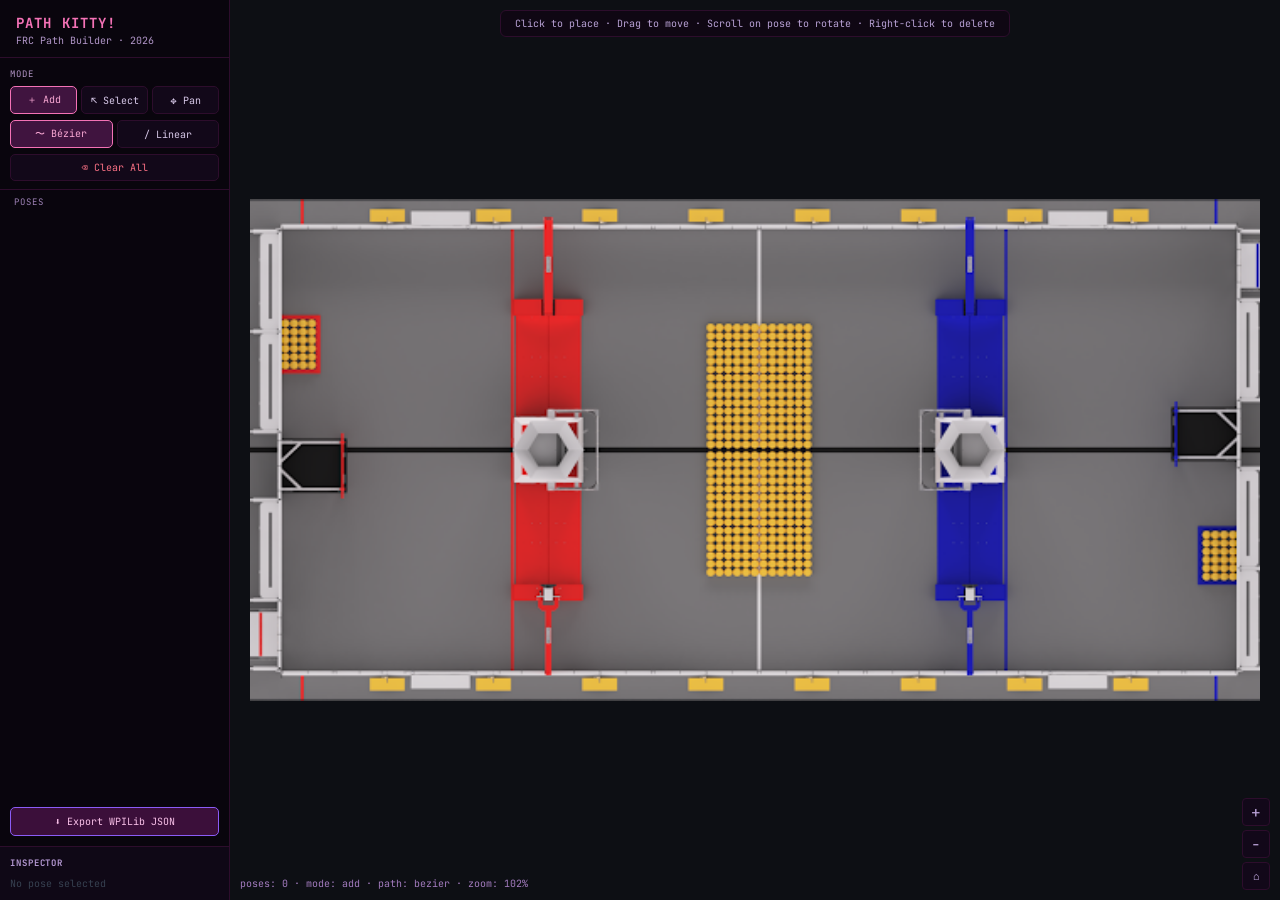
==== index.html @ 8fdb1ffd "fixes for github page" ====
<!DOCTYPE html>
<html lang="en">
<head>
<meta charset="UTF-8">
<meta name="viewport" content="width=device-width, initial-scale=1.0">
<title>PathForge — FRC Path Planner</title>
<link rel="preconnect" href="https://fonts.googleapis.com">
<link href="https://fonts.googleapis.com/css2?family=JetBrains+Mono:wght@400;500;700&family=Inter:wght@400;500;600&display=swap" rel="stylesheet">
<link rel="stylesheet" href="style.css">
</head>
<body>
<div id="app">
  <div id="sidebar">
    <div id="sidebar-header">
      <h1>Path Kitty!</h1>
      <p>FRC Path Builder · 2026</p>
    </div>
    <div id="tools">
      <div class="tool-label">Mode</div>
      <div class="tool-row">
        <button class="tool-btn active" id="btn-add" onclick="setMode('add')">＋ Add</button>
        <button class="tool-btn" id="btn-select" onclick="setMode('select')">↖ Select</button>
        <button class="tool-btn" id="btn-pan" onclick="setMode('pan')">✥ Pan</button>
      </div>
      <div class="tool-row" style="margin-top:6px;">
        <button class="tool-btn" onclick="setPathMode('bezier')" id="pm-bezier-s" style="flex:1">〜 Bézier</button>
        <button class="tool-btn" onclick="setPathMode('linear')" id="pm-linear-s" style="flex:1">/ Linear</button>
      </div>
      <div class="tool-row" style="margin-top:6px;">
        <button class="tool-btn danger" onclick="clearAll()" style="flex:1">⌫ Clear All</button>
      </div>
    </div>
    <div class="section-label">Poses</div>
    <div id="pose-list"></div>
    <button id="export-btn" onclick="exportJSON()">⬇ Export WPILib JSON</button>
    <div id="inspector">
      <h3>Inspector</h3>
      <div id="insp-content" style="color:#374151;font-size:10px;font-family:'JetBrains Mono',monospace;">No pose selected</div>
    </div>
  </div>
  <div id="canvas-wrap">
    <canvas id="c"></canvas>
    <div id="hint">Click to place · Drag to move · Scroll on pose to rotate · Right-click to delete</div>
    <div id="status"></div>
    <div id="zoom-controls">
      <button class="zoom-btn" onclick="zoom(1.2)">+</button>
      <button class="zoom-btn" onclick="zoom(0.833)">−</button>
      <button class="zoom-btn" onclick="resetView()" style="font-size:11px;" title="Reset view">⌂</button>
    </div>
  </div>
</div>
<script src="script.js" defer></script>
</body>
</html>
---- style.css ----
*{box-sizing:border-box;margin:0;padding:0;}
html,body{height:100%;overflow:hidden;background:#09050e;color:#f8edff;font-family:'Inter',sans-serif;}
#app{display:flex;height:100vh;width:100vw;}
#sidebar{width:230px;min-width:230px;background:#09050d;border-right:1px solid #2d0d2c;display:flex;flex-direction:column;z-index:10;}
#sidebar-header{padding:14px 16px 10px;border-bottom:1px solid #2d0d2c;}
#sidebar-header h1{font-family:'JetBrains Mono',monospace;font-size:14px;font-weight:700;color:#f472b6;letter-spacing:0.08em;text-transform:uppercase;}
#sidebar-header p{font-size:10px;color:#b297c9;margin-top:2px;font-family:'JetBrains Mono',monospace;}
#tools{padding:10px 10px 8px;border-bottom:1px solid #2d0d2c;}
.tool-label{font-size:9px;color:#b295c6;font-family:'JetBrains Mono',monospace;text-transform:uppercase;letter-spacing:0.1em;margin-bottom:6px;}
.tool-row{display:flex;gap:4px;flex-wrap:wrap;}
.tool-btn{flex:1;min-width:58px;padding:6px 4px;background:#120819;border:1px solid #2d0d2c;border-radius:5px;color:#d8c9e9;font-size:10px;font-family:'JetBrains Mono',monospace;cursor:pointer;text-align:center;transition:all 0.15s;}
.tool-btn:hover{background:#2a0f33;border-color:#f472b6;color:#f9c1e9;}
.tool-btn.active{background:#40143f;border-color:#f472b6;color:#f9a8d4;}
.tool-btn.danger{color:#fb7185;}
.tool-btn.danger:hover{background:#300712;border-color:#fb7185;color:#fb7185;}
#pose-list{flex:1;overflow-y:auto;padding:6px 0;}
.section-label{padding:6px 14px 3px;font-size:9px;color:#9f83b7;font-family:'JetBrains Mono',monospace;text-transform:uppercase;letter-spacing:0.1em;}
.pose-item{padding:7px 12px;cursor:pointer;display:flex;align-items:center;gap:8px;transition:background 0.1s,border 0.1s;border-left:2px solid transparent;}
.pose-item:hover{background:#120615;}
.pose-item.selected{background:#340f3a;border-left-color:#f472b6;}
.pose-dot{width:8px;height:8px;border-radius:50%;flex-shrink:0;}
.pose-dot.start{background:#ec4899;}
.pose-dot.end{background:#fb7185;}
.pose-dot.waypoint{background:#f9a8d4;}
.pose-info{flex:1;min-width:0;}
.pose-name{font-size:11px;font-family:'JetBrains Mono',monospace;color:#f4e6ff;white-space:nowrap;overflow:hidden;text-overflow:ellipsis;}
.pose-coords{font-size:9px;color:#b39bd6;font-family:'JetBrains Mono',monospace;margin-top:1px;}
.pose-delete{opacity:0;font-size:13px;color:#fb7185;background:none;border:none;cursor:pointer;padding:0 2px;line-height:1;transition:opacity 0.15s;}
.pose-item:hover .pose-delete{opacity:1;}
#inspector{padding:10px;border-top:1px solid #2d0d2c;background:#0f0816;}
#inspector h3{font-size:9px;color:#b296d0;font-family:'JetBrains Mono',monospace;text-transform:uppercase;letter-spacing:0.1em;margin-bottom:8px;}
.insp-row{display:flex;gap:6px;margin-bottom:6px;align-items:center;}
.insp-row label{font-size:10px;color:#c7b2e5;font-family:'JetBrains Mono',monospace;width:30px;flex-shrink:0;}
.insp-row input{flex:1;background:#120819;border:1px solid #2d0d2c;border-radius:4px;color:#f8edff;font-size:11px;font-family:'JetBrains Mono',monospace;padding:4px 7px;outline:none;transition:border 0.15s;width:0;}
.insp-row input:focus{border-color:#f472b6;}
#canvas-wrap{flex:1;position:relative;overflow:hidden;}
canvas{display:block;}
#status{position:absolute;bottom:10px;left:10px;font-family:'JetBrains Mono',monospace;font-size:10px;color:#a37cbf;pointer-events:none;user-select:none;}
#hint{position:absolute;top:10px;left:50%;transform:translateX(-50%);background:#100613dd;border:1px solid #2d0d2c;border-radius:6px;padding:6px 14px;font-size:10px;font-family:'JetBrains Mono',monospace;color:#b9a2d6;pointer-events:none;white-space:nowrap;}
#zoom-controls{position:absolute;bottom:10px;right:10px;display:flex;flex-direction:column;gap:4px;}
.zoom-btn{width:28px;height:28px;background:#120819;border:1px solid #2d0d2c;border-radius:4px;color:#b9a1d6;font-size:16px;cursor:pointer;display:flex;align-items:center;justify-content:center;transition:all 0.15s;font-family:'JetBrains Mono',monospace;}
.zoom-btn:hover{background:#2a0f33;color:#f9c1e9;border-color:#f472b6;}
#export-btn{margin:8px 10px 10px;padding:7px;background:#3b0f3a;border:1px solid #8b5cf6;border-radius:5px;color:#f9c1e9;font-size:10px;font-family:'JetBrains Mono',monospace;cursor:pointer;text-align:center;transition:all 0.15s;}
#export-btn:hover{background:#5e1774;border-color:#f472b6;}
::-webkit-scrollbar{width:4px;}
::-webkit-scrollbar-track{background:#09050d;}
::-webkit-scrollbar-thumb{background:#3c123c;border-radius:2px;}
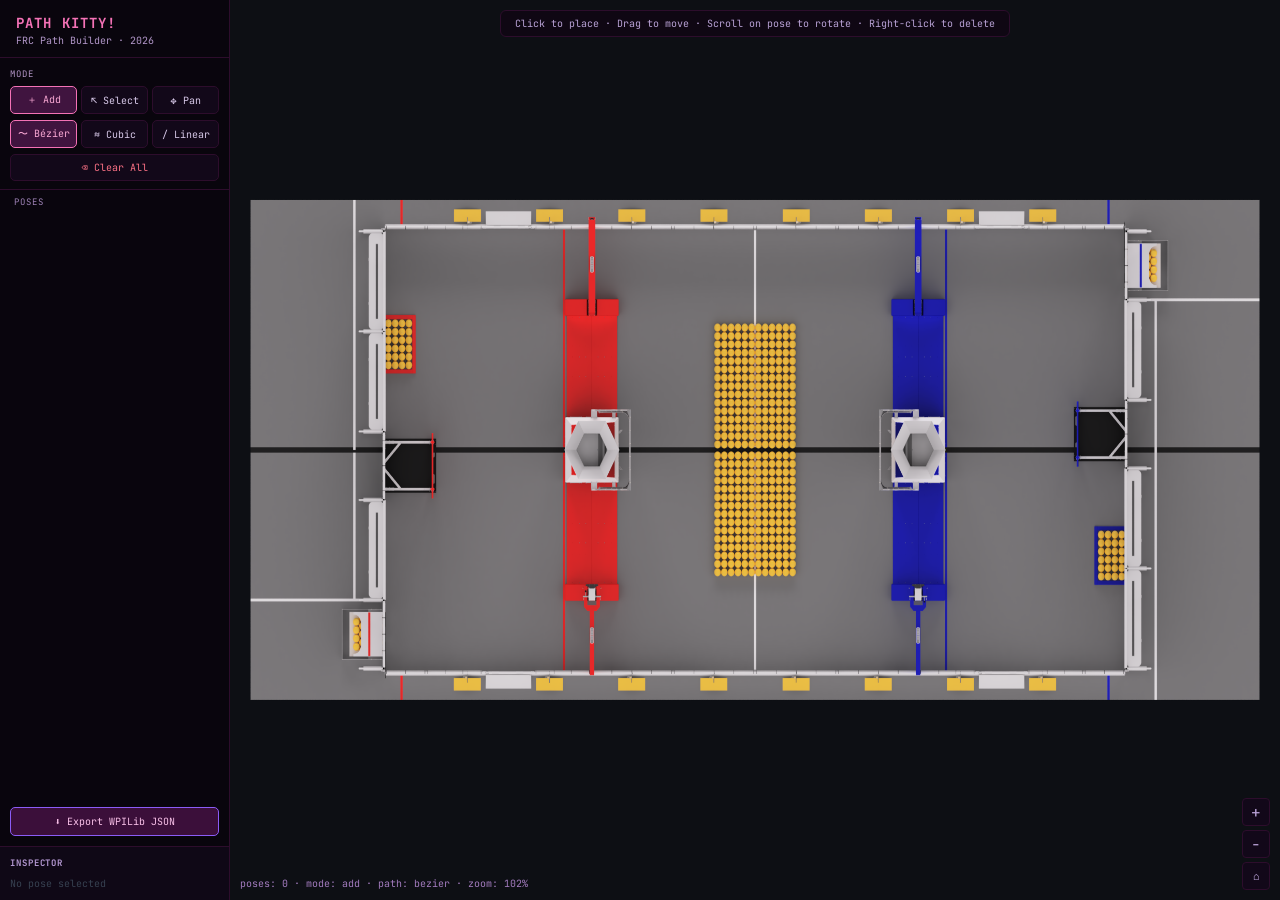
==== commit 728f42ec: "fixed image res + random" ====
--- a/index.html
+++ b/index.html
@@ -24,6 +24,7 @@
       </div>
       <div class="tool-row" style="margin-top:6px;">
         <button class="tool-btn" onclick="setPathMode('bezier')" id="pm-bezier-s" style="flex:1">〜 Bézier</button>
+        <button class="tool-btn" onclick="setPathMode('cubic')" id="pm-cubic-s" style="flex:1">≈ Cubic</button>
         <button class="tool-btn" onclick="setPathMode('linear')" id="pm-linear-s" style="flex:1">/ Linear</button>
       </div>
       <div class="tool-row" style="margin-top:6px;">
--- a/style.css
+++ b/style.css
@@ -1,5 +1,5 @@
 *{box-sizing:border-box;margin:0;padding:0;}
-html,body{height:100%;overflow:hidden;background:#09050e;color:#f8edff;font-family:'Inter',sans-serif;}
+html,body{height:100%;overflow:hidden;background-color:#09050e;background-image:url('images/FE-2026-_REBUILT_Playing_Field_With_Fuel_With_Background.png');background-size:cover;background-position:center;background-repeat:no-repeat;color:#f8edff;font-family:'Inter',sans-serif;}
 #app{display:flex;height:100vh;width:100vw;}
 #sidebar{width:230px;min-width:230px;background:#09050d;border-right:1px solid #2d0d2c;display:flex;flex-direction:column;z-index:10;}
 #sidebar-header{padding:14px 16px 10px;border-bottom:1px solid #2d0d2c;}
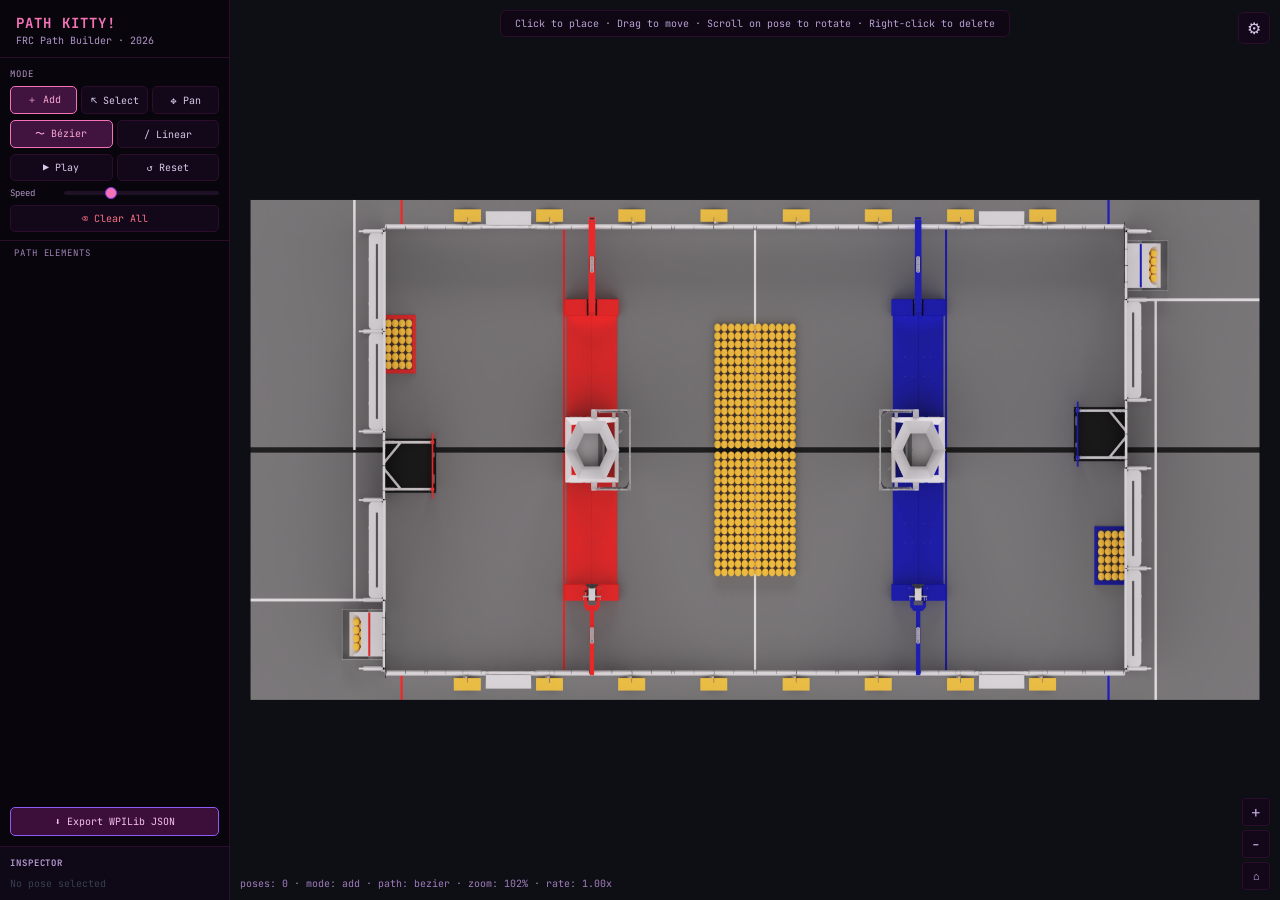
==== commit 23db300b: "semi complete" ====
--- a/index.html
+++ b/index.html
@@ -24,14 +24,21 @@
       </div>
       <div class="tool-row" style="margin-top:6px;">
         <button class="tool-btn" onclick="setPathMode('bezier')" id="pm-bezier-s" style="flex:1">〜 Bézier</button>
-        <button class="tool-btn" onclick="setPathMode('cubic')" id="pm-cubic-s" style="flex:1">≈ Cubic</button>
         <button class="tool-btn" onclick="setPathMode('linear')" id="pm-linear-s" style="flex:1">/ Linear</button>
+      </div>
+      <div class="tool-row" style="margin-top:6px;">
+        <button class="tool-btn" id="btn-play" onclick="toggleAnimation()" style="flex:1">▶ Play</button>
+        <button class="tool-btn" onclick="resetAnimation()" style="flex:1">↺ Reset</button>
+      </div>
+      <div class="tool-row" style="margin-top:6px; gap: 8px; align-items: center;">
+        <label for="speed-range" style="font-size:9px;color:#b295c6;font-family:'JetBrains Mono',monospace;white-space:nowrap;width:46px;">Speed</label>
+        <input id="speed-range" type="range" min="0.2" max="3" step="0.05" value="1" style="flex:1;">
       </div>
       <div class="tool-row" style="margin-top:6px;">
         <button class="tool-btn danger" onclick="clearAll()" style="flex:1">⌫ Clear All</button>
       </div>
     </div>
-    <div class="section-label">Poses</div>
+    <div class="section-label">Path Elements</div>
     <div id="pose-list"></div>
     <button id="export-btn" onclick="exportJSON()">⬇ Export WPILib JSON</button>
     <div id="inspector">
@@ -43,10 +50,34 @@
     <canvas id="c"></canvas>
     <div id="hint">Click to place · Drag to move · Scroll on pose to rotate · Right-click to delete</div>
     <div id="status"></div>
+    <button id="settings-btn" title="System constraints">⚙</button>
     <div id="zoom-controls">
       <button class="zoom-btn" onclick="zoom(1.2)">+</button>
       <button class="zoom-btn" onclick="zoom(0.833)">−</button>
       <button class="zoom-btn" onclick="resetView()" style="font-size:11px;" title="Reset view">⌂</button>
+    </div>
+    <div id="settings-panel" class="hidden">
+      <div class="settings-header">
+        <span>System Constraints</span>
+        <button id="settings-close" title="Close">✕</button>
+      </div>
+      <div class="settings-row">
+        <label>Max velocity</label>
+        <input id="sys-max-vel" type="number" step="0.1" value="4.5"> m/s
+      </div>
+      <div class="settings-row">
+        <label>Max acceleration</label>
+        <input id="sys-max-accel" type="number" step="0.1" value="7.0"> m/s²
+      </div>
+      <div class="settings-row">
+        <label>Max angular velocity</label>
+        <input id="sys-max-ang-vel" type="number" step="1" value="720"> deg/s
+      </div>
+      <div class="settings-row">
+        <label>Max angular acceleration</label>
+        <input id="sys-max-ang-accel" type="number" step="1" value="1440"> deg/s²
+      </div>
+      <button id="settings-save-btn" class="tool-btn" style="width:100%;margin-top:8px;">Save defaults</button>
     </div>
   </div>
 </div>
--- a/style.css
+++ b/style.css
@@ -13,6 +13,9 @@
 .tool-btn.active{background:#40143f;border-color:#f472b6;color:#f9a8d4;}
 .tool-btn.danger{color:#fb7185;}
 .tool-btn.danger:hover{background:#300712;border-color:#fb7185;color:#fb7185;}
+input[type=range]{-webkit-appearance:none;width:100%;height:4px;background:#1f1226;border-radius:999px;outline:none;}
+input[type=range]::-webkit-slider-thumb{-webkit-appearance:none;width:12px;height:12px;border-radius:50%;background:#f472b6;border:1px solid #7c3aed;cursor:pointer;}
+input[type=range]::-moz-range-thumb{width:12px;height:12px;border-radius:50%;background:#f472b6;border:1px solid #7c3aed;cursor:pointer;}
 #pose-list{flex:1;overflow-y:auto;padding:6px 0;}
 .section-label{padding:6px 14px 3px;font-size:9px;color:#9f83b7;font-family:'JetBrains Mono',monospace;text-transform:uppercase;letter-spacing:0.1em;}
 .pose-item{padding:7px 12px;cursor:pointer;display:flex;align-items:center;gap:8px;transition:background 0.1s,border 0.1s;border-left:2px solid transparent;}
@@ -38,10 +41,23 @@
 #status{position:absolute;bottom:10px;left:10px;font-family:'JetBrains Mono',monospace;font-size:10px;color:#a37cbf;pointer-events:none;user-select:none;}
 #hint{position:absolute;top:10px;left:50%;transform:translateX(-50%);background:#100613dd;border:1px solid #2d0d2c;border-radius:6px;padding:6px 14px;font-size:10px;font-family:'JetBrains Mono',monospace;color:#b9a2d6;pointer-events:none;white-space:nowrap;}
 #zoom-controls{position:absolute;bottom:10px;right:10px;display:flex;flex-direction:column;gap:4px;}
+#settings-btn{position:absolute;top:12px;right:10px;width:32px;height:32px;background:#120819;border:1px solid #2d0d2c;border-radius:6px;color:#d8c9e9;font-size:16px;cursor:pointer;display:flex;align-items:center;justify-content:center;transition:all 0.15s;z-index:15;}
+#settings-btn:hover{background:#2a0f33;border-color:#f472b6;color:#f9c1e9;}
+#settings-panel{position:absolute;top:52px;right:10px;width:260px;background:#110617;border:1px solid #2d0d2c;border-radius:12px;padding:12px;box-shadow:0 16px 40px rgba(0,0,0,0.35);z-index:16;}
+#settings-panel.hidden{display:none;}
+.settings-header{display:flex;justify-content:space-between;align-items:center;margin-bottom:10px;font-family:'JetBrains Mono',monospace;color:#e9d5ff;font-size:12px;}
+.settings-row{display:flex;align-items:center;gap:8px;margin-bottom:8px;font-family:'JetBrains Mono',monospace;color:#d8c9e9;font-size:11px;}
+.settings-row label{width:130px;font-size:11px;color:#b295c6;}
+.settings-row input{flex:1;background:#120819;border:1px solid #2d0d2c;border-radius:5px;color:#f8edff;font-size:11px;font-family:'JetBrains Mono',monospace;padding:5px 8px;outline:none;}
+#settings-close{background:none;border:none;color:#d8c9e9;cursor:pointer;font-size:14px;}
 .zoom-btn{width:28px;height:28px;background:#120819;border:1px solid #2d0d2c;border-radius:4px;color:#b9a1d6;font-size:16px;cursor:pointer;display:flex;align-items:center;justify-content:center;transition:all 0.15s;font-family:'JetBrains Mono',monospace;}
 .zoom-btn:hover{background:#2a0f33;color:#f9c1e9;border-color:#f472b6;}
 #export-btn{margin:8px 10px 10px;padding:7px;background:#3b0f3a;border:1px solid #8b5cf6;border-radius:5px;color:#f9c1e9;font-size:10px;font-family:'JetBrains Mono',monospace;cursor:pointer;text-align:center;transition:all 0.15s;}
 #export-btn:hover{background:#5e1774;border-color:#f472b6;}
+.segment-item{background:#11061a;}
+.segment-item .pose-dot.constraint{background:#60a5fa;}
+.segment-item .pose-name{color:#93c5fd;}
+.segment-item .pose-coords{color:#bfdbfe;}
 ::-webkit-scrollbar{width:4px;}
 ::-webkit-scrollbar-track{background:#09050d;}
 ::-webkit-scrollbar-thumb{background:#3c123c;border-radius:2px;}
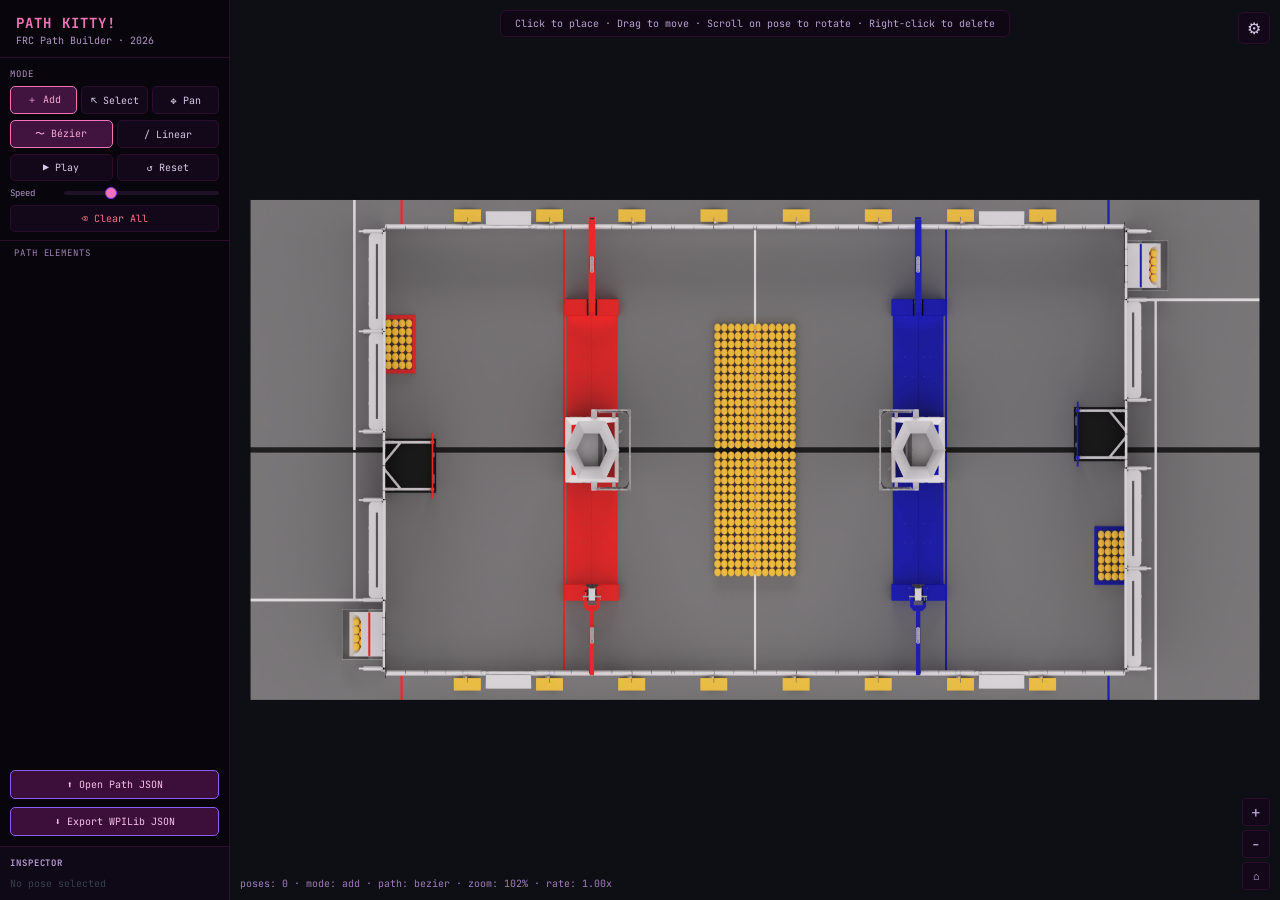
==== commit 5aaccb47: "Import paths back into the site" ====
--- a/index.html
+++ b/index.html
@@ -40,6 +40,8 @@
     </div>
     <div class="section-label">Path Elements</div>
     <div id="pose-list"></div>
+    <button id="import-btn" onclick="choosePathFile()">⬆ Open Path JSON</button>
+    <input id="import-file" type="file" accept=".json,application/json" hidden>
     <button id="export-btn" onclick="exportJSON()">⬇ Export WPILib JSON</button>
     <div id="inspector">
       <h3>Inspector</h3>
--- a/style.css
+++ b/style.css
@@ -52,12 +52,13 @@
 #settings-close{background:none;border:none;color:#d8c9e9;cursor:pointer;font-size:14px;}
 .zoom-btn{width:28px;height:28px;background:#120819;border:1px solid #2d0d2c;border-radius:4px;color:#b9a1d6;font-size:16px;cursor:pointer;display:flex;align-items:center;justify-content:center;transition:all 0.15s;font-family:'JetBrains Mono',monospace;}
 .zoom-btn:hover{background:#2a0f33;color:#f9c1e9;border-color:#f472b6;}
-#export-btn{margin:8px 10px 10px;padding:7px;background:#3b0f3a;border:1px solid #8b5cf6;border-radius:5px;color:#f9c1e9;font-size:10px;font-family:'JetBrains Mono',monospace;cursor:pointer;text-align:center;transition:all 0.15s;}
-#export-btn:hover{background:#5e1774;border-color:#f472b6;}
+#import-btn,#export-btn{margin:8px 10px 0;padding:7px;background:#3b0f3a;border:1px solid #8b5cf6;border-radius:5px;color:#f9c1e9;font-size:10px;font-family:'JetBrains Mono',monospace;cursor:pointer;text-align:center;transition:all 0.15s;}
+#export-btn{margin-bottom:10px;}
+#import-btn:hover,#export-btn:hover{background:#5e1774;border-color:#f472b6;}
 .segment-item{background:#11061a;}
 .segment-item .pose-dot.constraint{background:#60a5fa;}
 .segment-item .pose-name{color:#93c5fd;}
 .segment-item .pose-coords{color:#bfdbfe;}
 ::-webkit-scrollbar{width:4px;}
 ::-webkit-scrollbar-track{background:#09050d;}
-::-webkit-scrollbar-thumb{background:#3c123c;border-radius:2px;}+::-webkit-scrollbar-thumb{background:#3c123c;border-radius:2px;}
